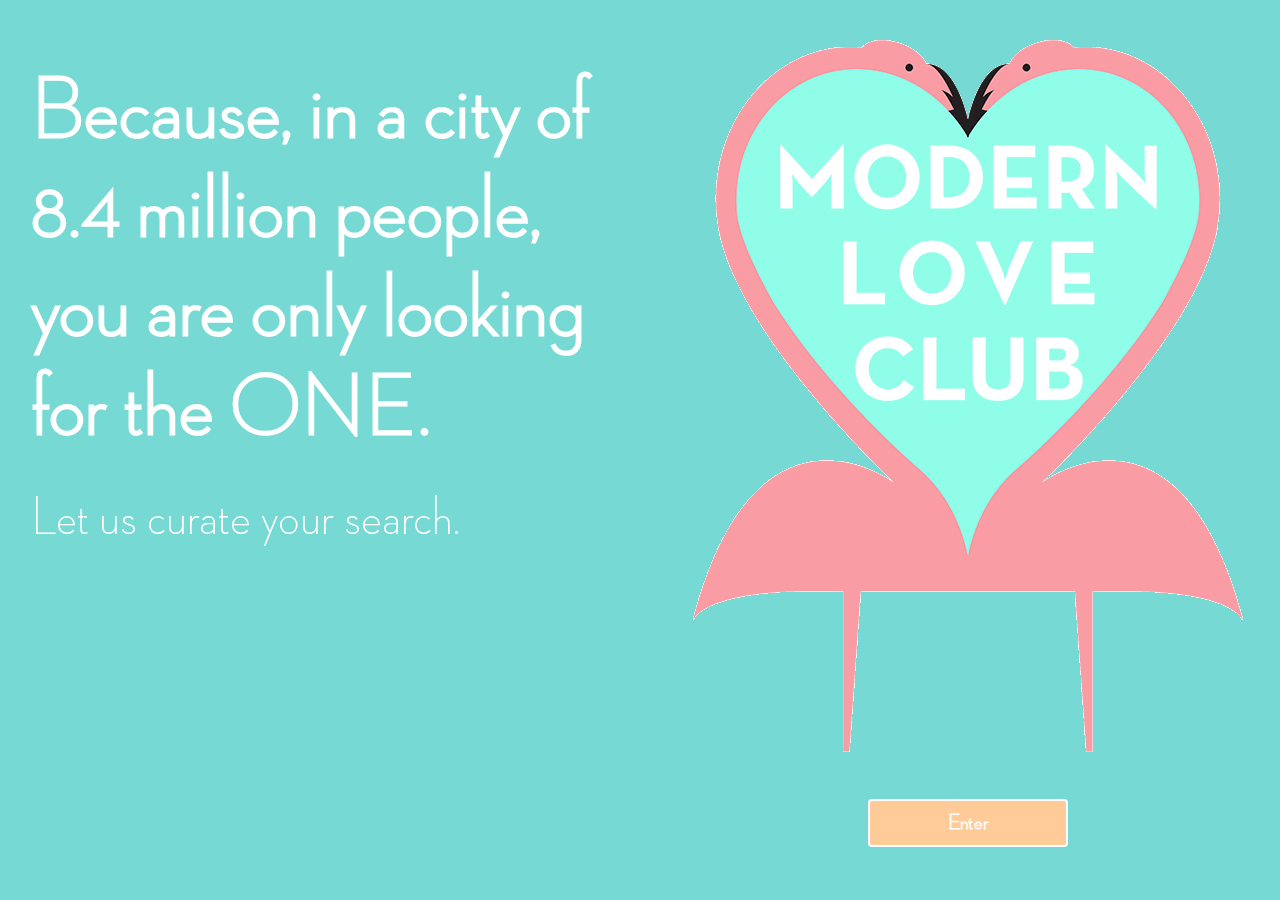
==== index.html @ 14af83e6 "got everything just the way I wanted" ====
<!DOCTYPE html>
<html>
  <head>
    <html lang="en">
    <meta charset="utf-8">
    <meta http-equiv="X-UA-Compatible" content="IE=edge">
    <meta name="viewport" content="width=device-width, initial-scale=1">
    <meta name="keywords" content="Modern Love Club, MLC, Amy Van Doran, Matchmaking">
    <meta name="description" content="We put the curating in dating.">
    <link rel="shortcut icon" href="favicon.ico" />
    <title>Modern Love Club</title>
    <link rel="stylesheet" type="text/css" href="css/bootstrap.min.css">
    <link rel="stylesheet" href="http://maxcdn.bootstrapcdn.com/font-awesome/4.3.0/css/font-awesome.min.css">
    <link rel="stylesheet" type="text/css" href="css/styles.css">
  </head>
  <body class="intro">

  <div class="row">
    <div class="col-md-6">
      <h1 class="intro-title">Because, in a city of 8.4 million people, you are only looking for the ONE.</h1>
      <h2 class="intro-subtitle">Let us curate your search.</h2>
    </div>

    <div class="col-md-6">
      <div class="button-box">
        <img src="images/mlc.png" class="mlc-welcome img-responsive">
        <div class="row">
          <a class="btn enter-button" href="about.html">Enter</a>
        </div>
      </div>
    </div>
  </div>

  <script src="js/jquery-2.1.1.min.js" type="text/javascript"></script>
  <script src="js/bootstrap.js" type="text/javascript"></script>
  <script src="js/basics.js" type="text/javascript"></script>
  </body>
</html>
---- css/styles.css ----
@font-face {
  font-family: 'neutraface titling';
  src: url("../fonts/neutraface/neutra2displaybold.ttf") format("truetype"); }
@font-face {
  font-family: 'neutraface';
  src: url("../fonts/neutraface/neutra2displaylight.ttf") format("truetype"); }
body {
  font-family: "neutraface", Futura, "Trebuchet MS", Arial, sans-serif;
  font-weight: 400;
  font-size: 18px;
  color: #333333; }

h1,
h2,
h3,
h4,
h5,
h6 {
  font-weight: 700; }

p {
  text-align: justify; }

a {
  -webkit-transition: all 700ms ease-out;
  -moz-transition: all 700ms ease-out;
  -o-transition: all 700ms ease-out;
  transition: all 700ms ease-out;
  color: #ffb347;
  text-decoration: none; }
  a:hover, a:active, a:focus {
    color: #ffcc99;
    text-decoration: none; }
  a:visited {
    color: #ffb347; }

.white {
  -webkit-transition: all 700ms ease-out;
  -moz-transition: all 700ms ease-out;
  -o-transition: all 700ms ease-out;
  transition: all 700ms ease-out;
  color: white;
  text-decoration: none;
  position: absolute;
  bottom: 18%;
  left: 30%; }
  .white:hover, .white:active, .white:focus {
    color: white;
    text-decoration: none; }
  .white:visited {
    color: white; }
  @media all and (min-width: 768px) and (max-width: 991px) {
    .white {
      bottom: 25%; } }
  @media all and (min-width: 480px) and (max-width: 767px) {
    .white {
      bottom: 25%; } }

.centered {
  text-align: center; }

.bold {
  font-weight: 900; }

.section-headline {
  font-size: 4em; }

.fa-link,
.brand-link,
.foot-link {
  -webkit-transition: all 700ms ease-out;
  -moz-transition: all 700ms ease-out;
  -o-transition: all 700ms ease-out;
  transition: all 700ms ease-out;
  text-decoration: none;
  color: #333333; }
  .fa-link:hover, .fa-link:active, .fa-link:focus,
  .brand-link:hover,
  .brand-link:active,
  .brand-link:focus,
  .foot-link:hover,
  .foot-link:active,
  .foot-link:focus {
    color: #666666; }
  .fa-link:visited,
  .brand-link:visited,
  .foot-link:visited {
    color: #333333; }

.press-title {
  color: white; }

.social-media {
  font-size: 1.25em;
  padding: 0 2%; }

.bottom-text {
  padding-bottom: 100px; }

.enter-button {
  -webkit-transition: all 700ms ease-out;
  -moz-transition: all 700ms ease-out;
  -o-transition: all 700ms ease-out;
  transition: all 700ms ease-out;
  width: 200px;
  background-color: #ffcc99;
  border: 2px solid white;
  color: white !important;
  font-weight: 700;
  font-size: 1.25em;
  text-decoration: none;
  text-align: center;
  display: block;
  margin: 1% auto; }
  .enter-button:hover, .enter-button:active {
    background-color: #70ccc6;
    color: #77d9d3 !important;
    border: 2px solid #77d9d3; }
  .enter-button:visited {
    color: white !important;
    border: 2px solid white; }

.drop-button {
  -webkit-transition: all 700ms ease-out;
  -moz-transition: all 700ms ease-out;
  -o-transition: all 700ms ease-out;
  transition: all 700ms ease-out;
  float: right;
  width: 25%;
  background-color: #ffcc99;
  border: 2px solid #ffb347;
  color: white;
  font-weight: 700;
  text-decoration: none;
  text-align: center;
  margin-top: 2%; }
  .drop-button:hover, .drop-button:active {
    color: #fff019;
    border: 2px solid #fff777; }
  .drop-button:visited {
    color: #ffcc99;
    border: 2px solid #ffb347; }

.button-slide-up {
  -webkit-transition: all 700ms ease-out;
  -moz-transition: all 700ms ease-out;
  -o-transition: all 700ms ease-out;
  transition: all 700ms ease-out;
  width: 25%;
  background-color: #ffcc99;
  border: 2px solid #ffb347;
  color: white;
  font-weight: 700;
  text-decoration: none;
  text-align: center;
  margin-top: 2%; }
  .button-slide-up:hover, .button-slide-up:active {
    color: #fff019;
    border: 2px solid #fff777; }
  .button-slide-up:visited {
    color: #ffcc99;
    border: 2px solid #ffb347; }

.navigation {
  position: fixed;
  z-index: 10;
  height: 50px;
  width: 100%;
  background-color: white;
  margin: 0;
  padding: 0; }

.footer {
  position: fixed;
  bottom: 0;
  z-index: 10;
  height: 40px;
  width: 100%;
  background-color: white;
  margin: 0;
  padding: 0; }

.content {
  margin-top: 50px;
  margin-bottom: 50px; }

.brand-logo {
  font-weight: 700;
  float: left;
  margin-left: 3%;
  margin-top: 0;
  padding: 10px 0; }

.nav-guide {
  list-style-type: none;
  margin-right: 3%;
  margin-top: 0;
  padding: 15px 0;
  float: right; }

.nav-links {
  display: inline;
  font-weight: 900;
  padding-right: 2px;
  font-size: 1.5em; }

.foot-guide {
  list-style-type: none;
  padding: 0;
  margin: 0; }

.foot-links {
  display: inline;
  margin: 0 2.5%; }

.placeholder-box {
  position: fixed;
  height: 300px;
  width: 400px;
  top: 50%;
  left: 50%;
  margin-top: -150px;
  margin-left: -200px;
  border: 2px solid #fff019; }

.placeholder-title {
  color: #333333;
  text-align: center;
  font-size: 3em;
  margin-top: 12.5%; }

.placeholder-subtitle {
  color: #333333;
  text-align: center;
  margin-top: 10%; }

.drop-menu {
  position: absolute;
  right: 100px;
  top: 50px;
  background-color: white;
  text-align: center; }

.drop-list {
  list-style-type: none;
  text-align: center; }

.intro {
  background-color: #77d9d3; }

.intro-title {
  font-size: 5em;
  font-weight: 900;
  color: white;
  margin: 10% 0 0 5%; }

.intro-subtitle {
  font-size: 3em;
  font-weight: 300;
  color: white;
  margin: 5% 0 0 5%; }

.mlc-welcome {
  display: block;
  margin: 1% auto; }

.left-marg {
  margin-left: 15%; }
  @media all and (min-width: 480px) and (max-width: 767px) {
    .left-marg {
      margin-left: 0; } }

.work-box {
  padding: 5%; }
  .work-box.bottom {
    padding-bottom: 10%; }

.circle {
  position: absolute;
  left: 45%;
  border-radius: 50%;
  height: 40px;
  width: 40px;
  border: 2px solid #ffb347;
  color: #333333;
  font-weight: 900; }

.circle-text {
  text-align: center;
  margin: 0;
  padding: 0; }

.work-descriptor {
  margin-top: 12.5%;
  text-transform: capitalize; }

.work-text {
  margin: 2% 5%; }

.bio-photo {
  width: 250px;
  height: auto;
  margin: 1% 10%; }

.bio-title, .bio-subtitle {
  font-weight: 900;
  margin: 1% 5%; }

.bio-paragraph {
  text-align: justify;
  margin: 1% 5%; }

.press-box {
  width: 175px;
  height: 175px;
  margin: 25%;
  background: white; }
  @media all and (min-width: 480px) and (max-width: 767px) {
    .press-box {
      width: 160px;
      height: 160px; } }
  .press-box.bellini {
    background: #ffb347; }
  .press-box.yellow {
    background: #fff019; }
  .press-box.blue {
    background: #70ccc6; }
  .press-box.pink {
    background: #ff949e; }
  .press-box.gray {
    background: #666666; }
  .press-box.salmon {
    background: #fd885c; }

.press-title {
  padding: 10px;
  text-transform: uppercase; }

.first {
  margin-left: 10%; }

.press-image {
  width: 150px;
  height: 150px;
  border-radius: 100px;
  margin: 2% 37.5%; }

.testimonial-box {
  width: 300px;
  height: 300px; }

.testimonial {
  font-weight: 700;
  font-size: 1.5em;
  text-align: center; }

.testimonial-title {
  font-weight: 700;
  font-size: 1.5em;
  color: #ffb347;
  font-style: italic;
  text-align: center; }

.question-arrow, .question {
  display: inline; }

.question-arrow {
  height: 50px;
  width: 50px;
  margin: 0 0 10px 0; }

.questionBox {
  cursor: pointer;
  margin: 2.5% 0; }

.work-text {
  margin: 2% 5%; }

.bio-photo {
  width: 250px;
  height: auto;
  margin: 5% 10%; }

.logo-photo {
  width: 300px;
  height: auto;
  margin: 5% 10%; }

.bio-title {
  font-weight: 900;
  margin: 2.5% 5% 1% 5%; }

.bio-paragraph {
  text-align: justify;
  margin: 0 5%; }
  .bio-paragraph.first {
    margin: 5% 5% 0 5%; }
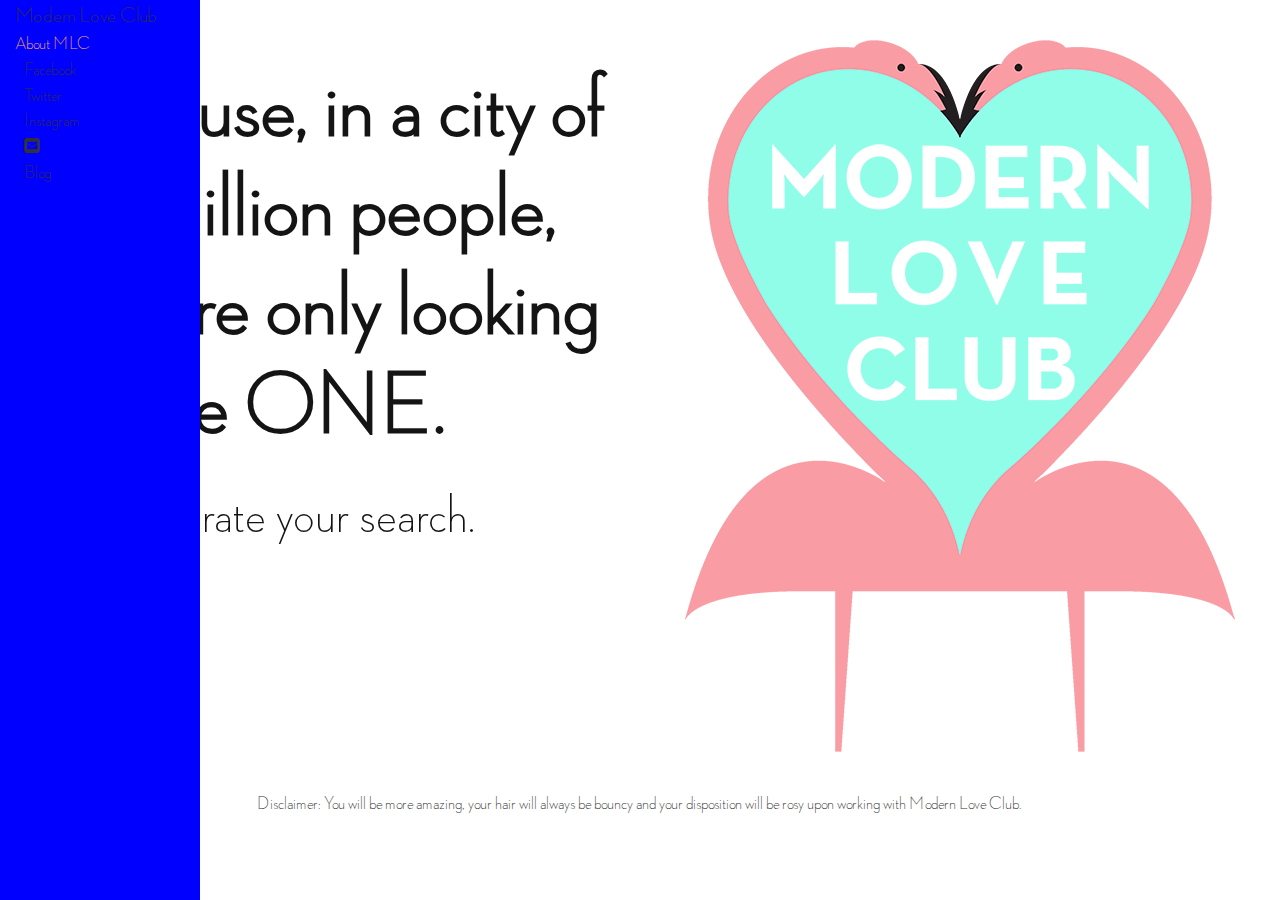
==== commit 88c40372: "started on side nav" ====
--- a/index.html
+++ b/index.html
@@ -15,21 +15,48 @@
   </head>
   <body class="intro">
 
-  <div class="row">
-    <div class="col-md-6">
-      <h1 class="intro-title">Because, in a city of 8.4 million people, you are only looking for the ONE.</h1>
-      <h2 class="intro-subtitle">Let us curate your search.</h2>
+    <div class="container-fluid side-navbar">
+      <div class="row">
+        <div class="col-md-12">
+          <ul class="menu-nav">
+            <li class="menu-item nav-logo">Modern Love Club</li>
+            <li class="menu-item"><a class="side-link" href="about.html">About MLC</a></li>
+            <li class="menu-item"><a class="fa-link" href="https://www.facebook.com/modernloveclub">Facebook</a></li>
+            <li class="menu-item"><a class="fa-link" href="https://twitter.com/modernloveclub">Twitter</a></li>
+            <li class="menu-item"><a class="fa-link" href="https://instagram.com/amyvandoran/">Instagram</a></li>
+            <li class="menu-item"><a class="fa-link" href="mailto:info@modernloveclub.com?subject=hello"><i class="fa fa-envelope-square"></i></a></li>
+            <li class="menu-item"><a class="fa-link" href="https://modernloveclub.wordpress.com/">Blog</a></li>
+
+          </ul>
+        </div>
+      </div>
+
     </div>
 
-    <div class="col-md-6">
-      <div class="button-box">
-        <img src="images/mlc.png" class="mlc-welcome img-responsive">
-        <div class="row">
-          <a class="btn enter-button" href="about.html">Enter</a>
+
+    <div class="container-fluid">
+      <div class="row">
+        <div class="col-md-6">
+          <h1 class="intro-title">Because, in a city of 8.4 million people, you are only looking for the ONE.</h1>
+          <h2 class="intro-subtitle">Let us curate your search.</h2>
+        </div>
+
+        <div class="col-md-6">
+          <div class="button-box">
+            <img src="images/mlc.png" class="mlc-welcome img-responsive">
+            <!-- <div class="row">
+              <a class="btn enter-button" href="about.html">Enter</a>
+            </div> -->
+          </div>
+        </div>
+      </div>
+
+      <div class="row">
+        <div class="col-md-10 col-md-offset-1">
+          <p class="centered">Disclaimer: You will be more amazing, your hair will always be bouncy and your disposition will be rosy upon working with Modern Love Club.</p>
         </div>
       </div>
     </div>
-  </div>
 
   <script src="js/jquery-2.1.1.min.js" type="text/javascript"></script>
   <script src="js/bootstrap.js" type="text/javascript"></script>
--- a/css/styles.css
+++ b/css/styles.css
@@ -67,7 +67,8 @@
 
 .fa-link,
 .brand-link,
-.foot-link {
+.foot-link,
+.sidebar-link {
   -webkit-transition: all 700ms ease-out;
   -moz-transition: all 700ms ease-out;
   -o-transition: all 700ms ease-out;
@@ -80,11 +81,15 @@
   .brand-link:focus,
   .foot-link:hover,
   .foot-link:active,
-  .foot-link:focus {
+  .foot-link:focus,
+  .sidebar-link:hover,
+  .sidebar-link:active,
+  .sidebar-link:focus {
     color: #666666; }
   .fa-link:visited,
   .brand-link:visited,
-  .foot-link:visited {
+  .foot-link:visited,
+  .sidebar-link:visited {
     color: #333333; }
 
 .press-title {
@@ -161,6 +166,19 @@
     color: #ffcc99;
     border: 2px solid #ffb347; }
 
+.side-navbar {
+  z-index: 1;
+  width: 200px;
+  height: 100%;
+  position: fixed;
+  background-color: blue; }
+  .side-navbar .menu-nav {
+    list-style-type: none;
+    padding: 0 !important;
+    margin: 0; }
+  .side-navbar .menu-item.nav-logo {
+    font-size: 1.25em; }
+
 .navigation {
   position: fixed;
   z-index: 10;
@@ -246,18 +264,18 @@
   text-align: center; }
 
 .intro {
-  background-color: #77d9d3; }
+  background-color: white; }
 
 .intro-title {
   font-size: 5em;
   font-weight: 900;
-  color: white;
+  color: #141414;
   margin: 10% 0 0 5%; }
 
 .intro-subtitle {
   font-size: 3em;
   font-weight: 300;
-  color: white;
+  color: #141414;
   margin: 5% 0 0 5%; }
 
 .mlc-welcome {
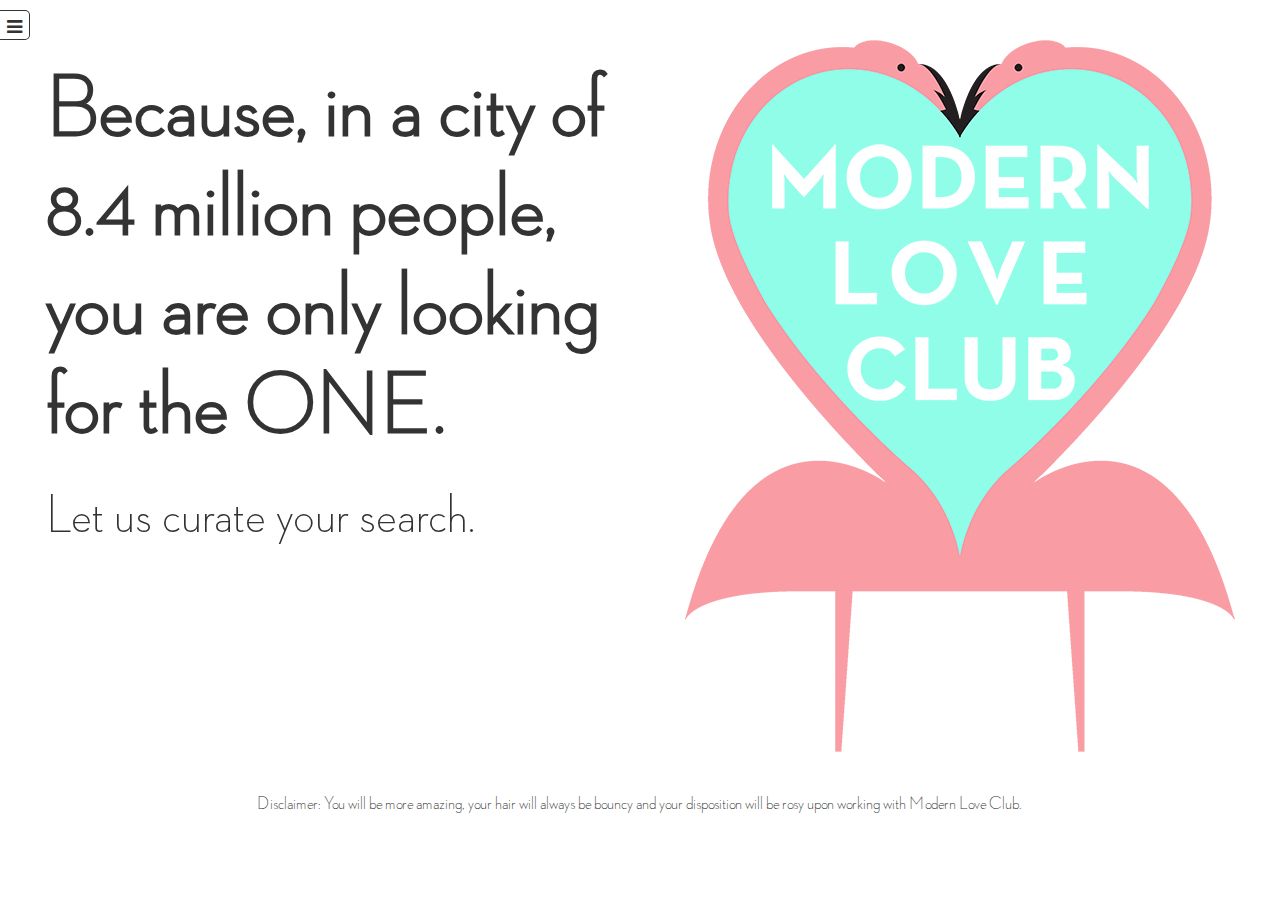
==== commit fe38f6a3: "got button on side of nav, does not function yet" ====
--- a/index.html
+++ b/index.html
@@ -15,22 +15,24 @@
   </head>
   <body class="intro">
 
-    <div class="container-fluid side-navbar">
-      <div class="row">
-        <div class="col-md-12">
-          <ul class="menu-nav">
-            <li class="menu-item nav-logo">Modern Love Club</li>
-            <li class="menu-item"><a class="side-link" href="about.html">About MLC</a></li>
-            <li class="menu-item"><a class="fa-link" href="https://www.facebook.com/modernloveclub">Facebook</a></li>
-            <li class="menu-item"><a class="fa-link" href="https://twitter.com/modernloveclub">Twitter</a></li>
-            <li class="menu-item"><a class="fa-link" href="https://instagram.com/amyvandoran/">Instagram</a></li>
-            <li class="menu-item"><a class="fa-link" href="mailto:info@modernloveclub.com?subject=hello"><i class="fa fa-envelope-square"></i></a></li>
-            <li class="menu-item"><a class="fa-link" href="https://modernloveclub.wordpress.com/">Blog</a></li>
+    <div class="container-fluid side-nav">
+      <div class="side-navbar-button"><i class="fa fa-bars nav-hamburgers"></i></div>
+      <div class="side-navbar">
+        <div class="row">
+          <div class="col-md-12">
+            <ul class="menu-nav">
+              <li class="menu-item nav-logo">Modern Love Club</li>
+              <li class="menu-item"><a class="sidebar-link" href="about.html">About MLC</a></li>
+              <li class="menu-item"><a class="fa-link" href="https://www.facebook.com/modernloveclub"><i class="fa fa-facebook-official"></i> Facebook</a></li>
+              <li class="menu-item"><a class="fa-link" href="https://twitter.com/modernloveclub"><i class="fa fa-twitter-square"></i> Twitter</a></li>
+              <li class="menu-item"><a class="fa-link" href="https://instagram.com/amyvandoran/"><i class="fa fa-instagram"></i> Instagram</a></li>
+              <li class="menu-item"><a class="fa-link" href="mailto:info@modernloveclub.com?subject=hello"><i class="fa fa-envelope-square"></i> Contact</a></li>
+              <li class="menu-item"><a class="fa-link" href="https://modernloveclub.wordpress.com/"><i class="fa fa-book"></i> Blog</a></li>
 
-          </ul>
+            </ul>
+          </div>
         </div>
       </div>
-
     </div>
 
 
--- a/css/styles.css
+++ b/css/styles.css
@@ -166,18 +166,34 @@
     color: #ffcc99;
     border: 2px solid #ffb347; }
 
-.side-navbar {
-  z-index: 1;
-  width: 200px;
-  height: 100%;
-  position: fixed;
-  background-color: blue; }
-  .side-navbar .menu-nav {
-    list-style-type: none;
-    padding: 0 !important;
-    margin: 0; }
-  .side-navbar .menu-item.nav-logo {
-    font-size: 1.25em; }
+.side-nav {
+  position: relative; }
+  .side-nav .side-navbar {
+    z-index: 1;
+    width: 200px;
+    height: 100%;
+    position: fixed;
+    background-color: white;
+    margin-left: -200px; }
+    .side-nav .side-navbar .menu-nav {
+      list-style-type: none;
+      padding: 0 !important; }
+    .side-nav .side-navbar .menu-item.nav-logo {
+      font-size: 1.25em; }
+  .side-nav .side-navbar-button {
+    width: 30px;
+    height: 30px;
+    position: absolute;
+    top: 10px;
+    left: 0;
+    background: white;
+    z-index: 2;
+    border-top: 1px solid #333333;
+    border-right: 1px solid #333333;
+    border-bottom: 1px solid #333333;
+    border-radius: 0 5px 5px 0; }
+  .side-nav .nav-hamburgers {
+    margin: 25%; }
 
 .navigation {
   position: fixed;
@@ -269,13 +285,13 @@
 .intro-title {
   font-size: 5em;
   font-weight: 900;
-  color: #141414;
+  color: #333333;
   margin: 10% 0 0 5%; }
 
 .intro-subtitle {
   font-size: 3em;
   font-weight: 300;
-  color: #141414;
+  color: #333333;
   margin: 5% 0 0 5%; }
 
 .mlc-welcome {
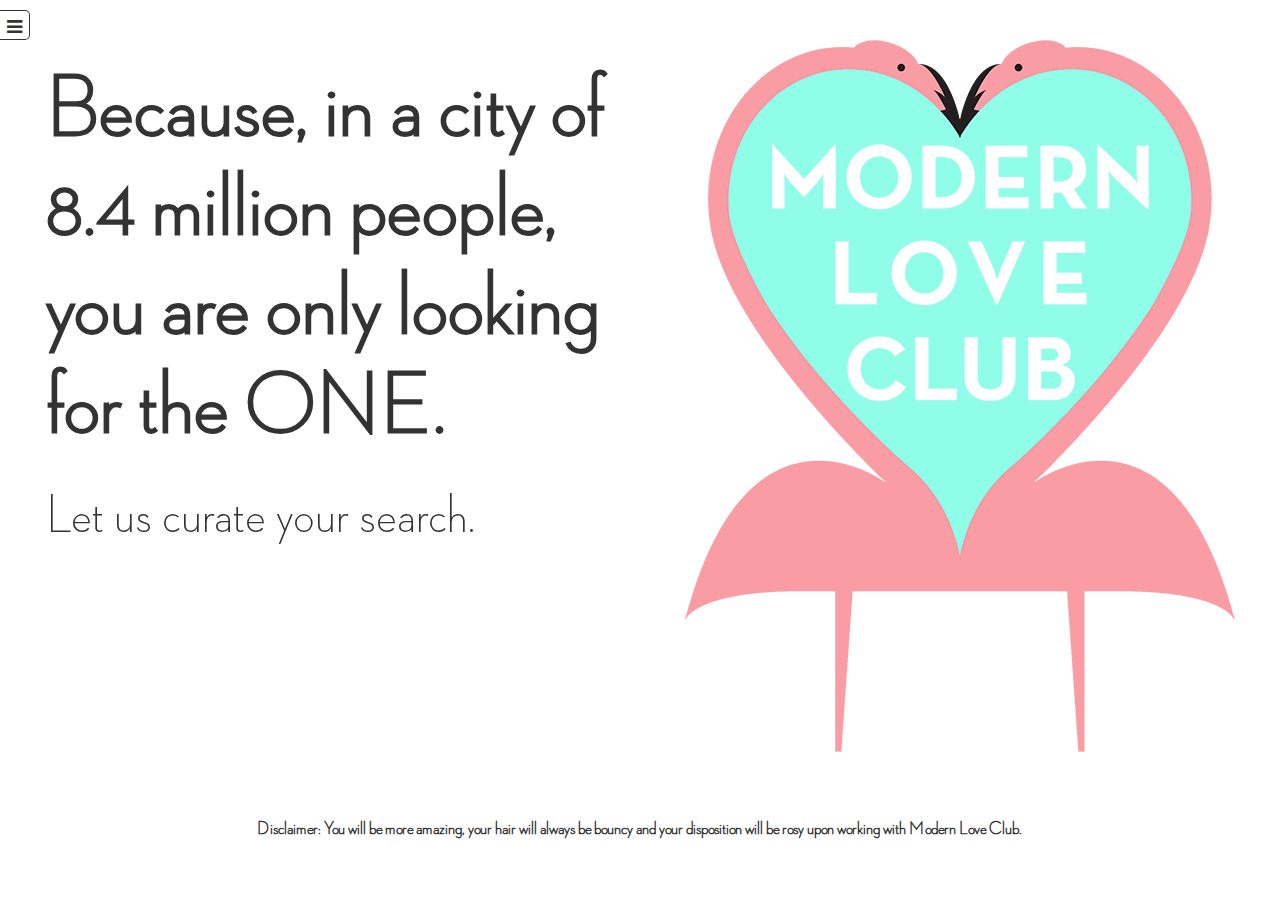
==== commit a83e7562: "added a bit of oomph to the disclaimer" ====
--- a/index.html
+++ b/index.html
@@ -55,7 +55,7 @@
 
       <div class="row">
         <div class="col-md-10 col-md-offset-1">
-          <p class="centered">Disclaimer: You will be more amazing, your hair will always be bouncy and your disposition will be rosy upon working with Modern Love Club.</p>
+          <p class="centered disclaimer">Disclaimer: You will be more amazing, your hair will always be bouncy and your disposition will be rosy upon working with Modern Love Club.</p>
         </div>
       </div>
     </div>
--- a/css/styles.css
+++ b/css/styles.css
@@ -101,6 +101,10 @@
 
 .bottom-text {
   padding-bottom: 100px; }
+
+.disclaimer {
+  margin-top: 25px;
+  font-weight: 700; }
 
 .enter-button {
   -webkit-transition: all 700ms ease-out;
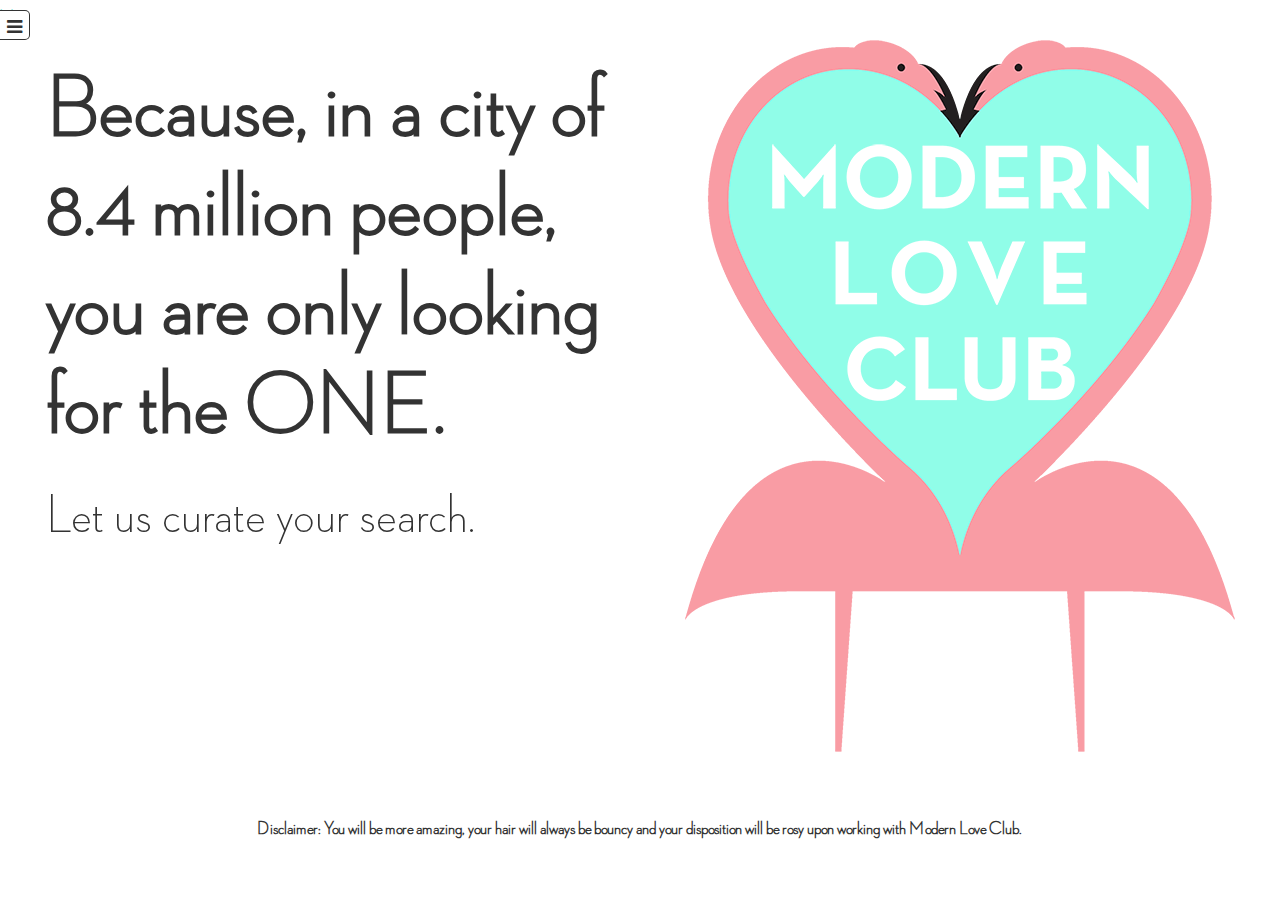
==== commit 555205a6: "got side-nav working" ====
--- a/index.html
+++ b/index.html
@@ -21,13 +21,16 @@
         <div class="row">
           <div class="col-md-12">
             <ul class="menu-nav">
-              <li class="menu-item nav-logo">Modern Love Club</li>
+              <li class="menu-item nav-logo">Modern Love Club <span class="close-button">X</span></li>
+              <li class="menu-item underline">Pages</li>
               <li class="menu-item"><a class="sidebar-link" href="about.html">About MLC</a></li>
-              <li class="menu-item"><a class="fa-link" href="https://www.facebook.com/modernloveclub"><i class="fa fa-facebook-official"></i> Facebook</a></li>
-              <li class="menu-item"><a class="fa-link" href="https://twitter.com/modernloveclub"><i class="fa fa-twitter-square"></i> Twitter</a></li>
-              <li class="menu-item"><a class="fa-link" href="https://instagram.com/amyvandoran/"><i class="fa fa-instagram"></i> Instagram</a></li>
-              <li class="menu-item"><a class="fa-link" href="mailto:info@modernloveclub.com?subject=hello"><i class="fa fa-envelope-square"></i> Contact</a></li>
-              <li class="menu-item"><a class="fa-link" href="https://modernloveclub.wordpress.com/"><i class="fa fa-book"></i> Blog</a></li>
+              <li class="menu-item underline">Social Media</li>
+              <li class="menu-item sm"><a class="fa-link" href="https://www.facebook.com/modernloveclub"><i class="fa fa-facebook-official"></i></a></li>
+              <li class="menu-item sm"><a class="fa-link" href="https://twitter.com/modernloveclub"><i class="fa fa-twitter-square"></i></a></li>
+              <li class="menu-item sm"><a class="fa-link" href="https://instagram.com/amyvandoran/"><i class="fa fa-instagram"></i></a></li>
+              <li class="menu-item sm"><a class="fa-link" href="mailto:info@modernloveclub.com?subject=hello"><i class="fa fa-envelope-square"></i></a></li>
+              <li class="menu-item sm"><a class="fa-link" href="https://modernloveclub.wordpress.com/"><i class="fa fa-book"></i></a></li>
+
 
             </ul>
           </div>
@@ -63,5 +66,6 @@
   <script src="js/jquery-2.1.1.min.js" type="text/javascript"></script>
   <script src="js/bootstrap.js" type="text/javascript"></script>
   <script src="js/basics.js" type="text/javascript"></script>
+  <script src="js/sidenav.js" type="text/javascript"></script>
   </body>
 </html>--- a/css/styles.css
+++ b/css/styles.css
@@ -174,16 +174,27 @@
   position: relative; }
   .side-nav .side-navbar {
     z-index: 1;
-    width: 200px;
+    width: 250px;
     height: 100%;
     position: fixed;
     background-color: white;
-    margin-left: -200px; }
+    margin-left: -250px; }
     .side-nav .side-navbar .menu-nav {
       list-style-type: none;
       padding: 0 !important; }
     .side-nav .side-navbar .menu-item.nav-logo {
       font-size: 1.25em; }
+    .side-nav .side-navbar .menu-item.underline {
+      font-weight: 700;
+      text-decoration: underline; }
+    .side-nav .side-navbar .menu-item.sm {
+      display: inline; }
+    .side-nav .side-navbar .close-button {
+      display: inline;
+      float: right;
+      font-size: 1.25em;
+      color: #77d9d3;
+      cursor: pointer; }
   .side-nav .side-navbar-button {
     width: 30px;
     height: 30px;
@@ -195,9 +206,11 @@
     border-top: 1px solid #333333;
     border-right: 1px solid #333333;
     border-bottom: 1px solid #333333;
-    border-radius: 0 5px 5px 0; }
+    border-radius: 0 5px 5px 0;
+    cursor: pointer; }
   .side-nav .nav-hamburgers {
-    margin: 25%; }
+    margin: 25%;
+    cursor: pointer; }
 
 .navigation {
   position: fixed;
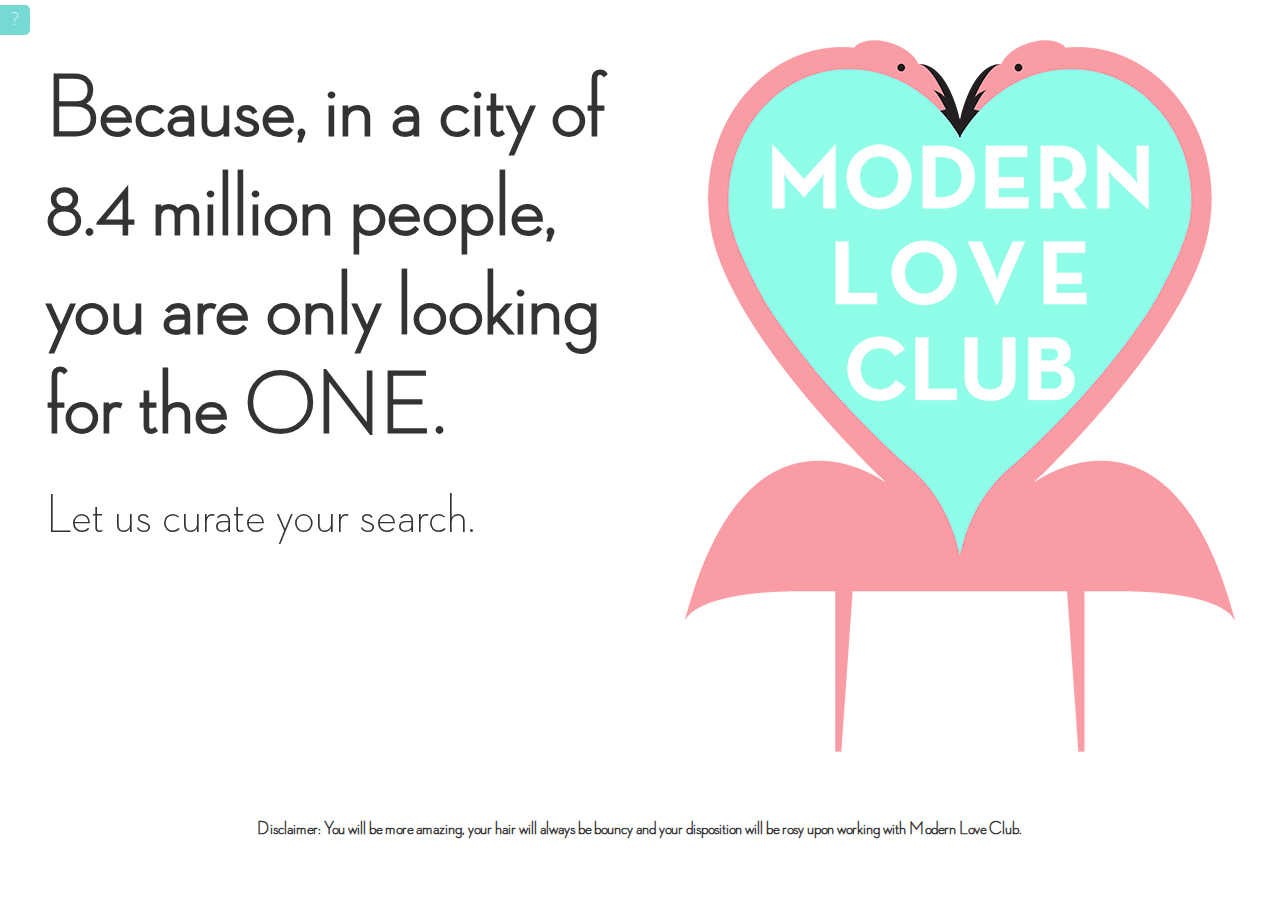
==== commit dd025135: "got navbar on all pages working" ====
--- a/index.html
+++ b/index.html
@@ -16,7 +16,7 @@
   <body class="intro">
 
     <div class="container-fluid side-nav">
-      <div class="side-navbar-button"><i class="fa fa-bars nav-hamburgers"></i></div>
+      <div class="side-navbar-button">?</div>
       <div class="side-navbar">
         <div class="row">
           <div class="col-md-12">
@@ -30,8 +30,6 @@
               <li class="menu-item sm"><a class="fa-link" href="https://instagram.com/amyvandoran/"><i class="fa fa-instagram"></i></a></li>
               <li class="menu-item sm"><a class="fa-link" href="mailto:info@modernloveclub.com?subject=hello"><i class="fa fa-envelope-square"></i></a></li>
               <li class="menu-item sm"><a class="fa-link" href="https://modernloveclub.wordpress.com/"><i class="fa fa-book"></i></a></li>
-
-
             </ul>
           </div>
         </div>
--- a/css/styles.css
+++ b/css/styles.css
@@ -178,7 +178,7 @@
     height: 100%;
     position: fixed;
     background-color: white;
-    margin-left: -250px; }
+    margin-left: -265px; }
     .side-nav .side-navbar .menu-nav {
       list-style-type: none;
       padding: 0 !important; }
@@ -198,19 +198,17 @@
   .side-nav .side-navbar-button {
     width: 30px;
     height: 30px;
+    line-height: 30px;
     position: absolute;
-    top: 10px;
+    top: 5px;
     left: 0;
-    background: white;
+    background: #77d9d3;
+    color: white;
     z-index: 2;
-    border-top: 1px solid #333333;
-    border-right: 1px solid #333333;
-    border-bottom: 1px solid #333333;
     border-radius: 0 5px 5px 0;
-    cursor: pointer; }
-  .side-nav .nav-hamburgers {
-    margin: 25%;
-    cursor: pointer; }
+    cursor: pointer;
+    text-align: center;
+    vertical-align: middle; }
 
 .navigation {
   position: fixed;
